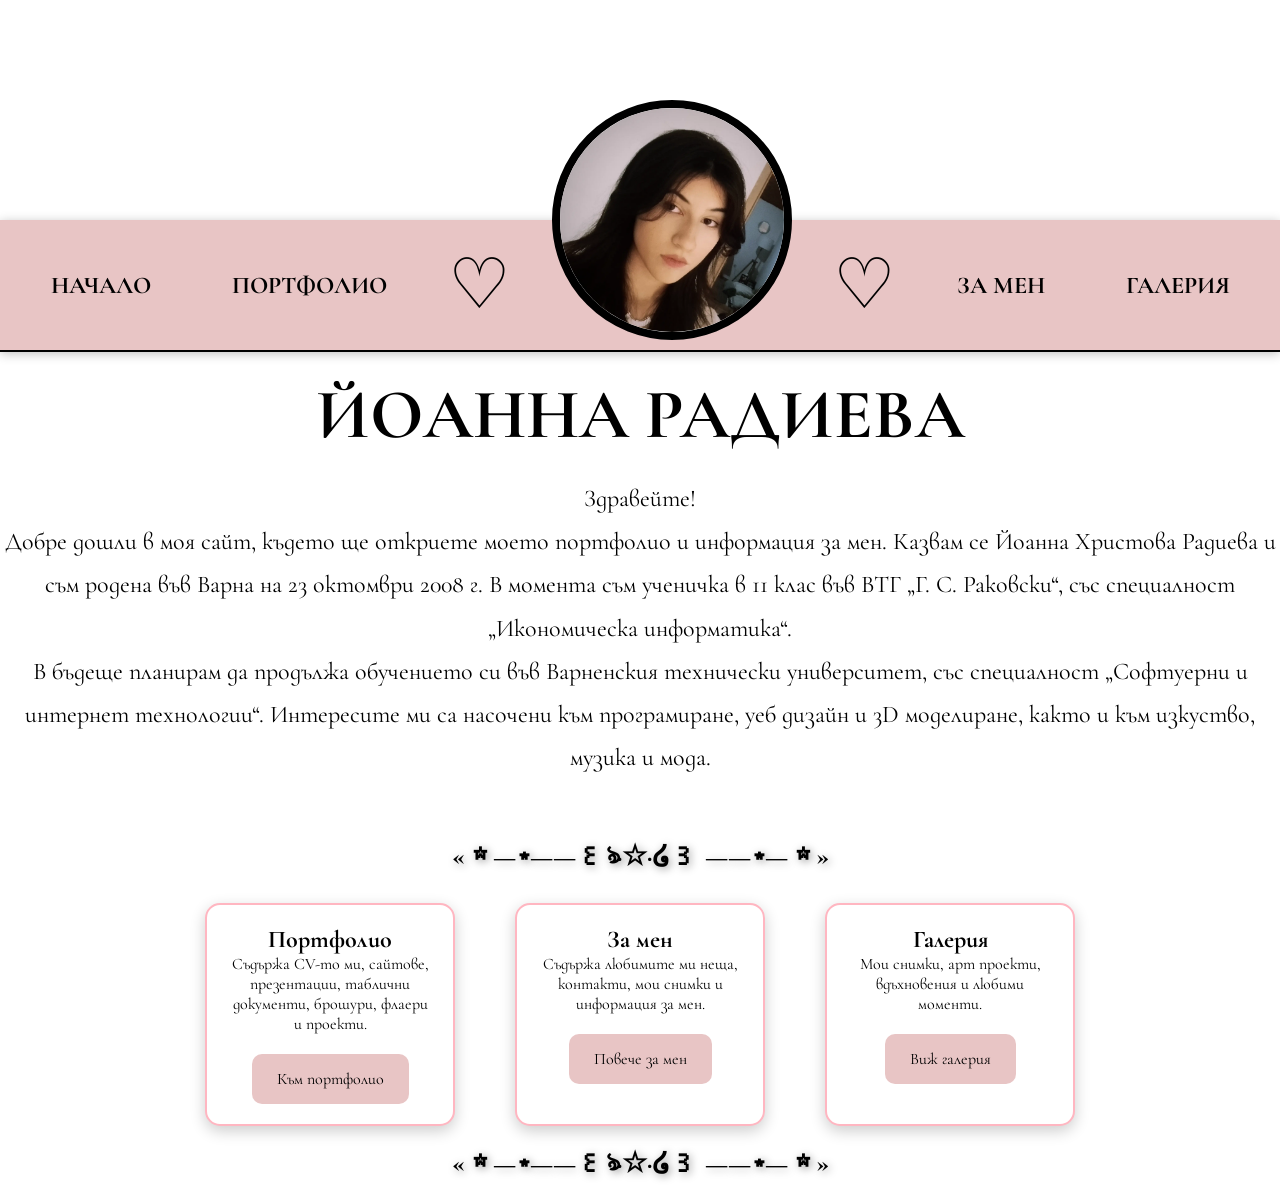
==== index.html @ 265e4827 "Add files via upload" ====
<!DOCTYPE html>
<html lang="bg">

<head>
    <meta charset="UTF-8">
    <title>Йоанна Радиева</title>

    <!-- CSS файл -->
    <link rel="stylesheet" href="indexStyle.css">

    <!-- Красив шрифт с поддръжка на кирилица -->
    <link href="https://fonts.googleapis.com/css2?family=Cormorant+Garamond:wght@700&display=swap" rel="stylesheet">
</head>

<body>

    <!-- Банер -->
    <div class="banner"></div>

    <!-- Меню -->
    <nav>

        <a href="Index.html">НАЧАЛО</a>

        <a href="Портфолио.html">ПОРТФОЛИО</a>

        <div class="heart">♡</div>

        <!-- Твоя снимка -->
        <div class="profile">
            <img src="Me.webp" alt="Моя снимка">
        </div>

        <div class="heart">♡</div>

        <a href="ЗаМен.html">ЗА МЕН</a>

        <a href="Галерия.html">ГАЛЕРИЯ</a>

    </nav>

    <!-- Име -->
    <h1 class="name">
        ЙОАННА РАДИЕВА
    </h1>

    <!-- Представяне -->
    <section class="intro">

      <p>Здравейте!</p>

<p>
Добре дошли в моя сайт, където ще откриете моето портфолио и информация за мен. Казвам се Йоанна Христова Радиева и съм родена във Варна на 23 октомври 2008 г. В момента съм ученичка в 11 клас във ВТГ „Г. С. Раковски“, със специалност „Икономическа информатика“.
</p>

<p>
В бъдеще планирам да продължа обучението си във Варненския технически университет, със специалност „Софтуерни и интернет технологии“. Интересите ми са насочени към програмиране, уеб дизайн и 3D моделиране, както и към изкуство, музика и мода.
</p>

    </section>

<!-- Декоративен разделител -->
<div class="divider">
    « ☆ —⋆——꒰ঌ·☆·໒꒱ ——⋆— ☆ »
</div>

<!-- Бутони -->
<div class="buttons">

    <div class="card">
        <h2>Портфолио</h2>
        <p>
            Съдържа CV-то ми, сайтове, презентации, таблични документи, брошури, флаери и проекти.
        </p>
        <button>Към портфолио</button>
    </div>

    <div class="card">
        <h2>За мен</h2>
        <p>
            Съдържа любимите ми неща, контакти, мои снимки и информация за мен.
        </p>
        <button>Повече за мен</button>
    </div>

    <div class="card">
        <h2>Галерия</h2>
        <p>
            Мои снимки, арт проекти, вдъхновения и любими моменти.
        </p>
        <button>Виж галерия</button>
    </div>

</div>

<!-- Декоративен разделител -->
<div class="divider">
    « ☆ —⋆——꒰ঌ·☆·໒꒱ ——⋆— ☆ »
</div>

</body>
</html>
---- indexStyle.css ----
/* Избира всички елементи */
*{

    /* Премахва автоматичните отстояния */
    margin:0;

    /* Премахва автоматичните вътрешни отстояния */
    padding:0;

    /* Размерът включва border и padding */
    box-sizing:border-box;

    font-family:'Cormorant Garamond', serif;
}

/* Цялата страница */
body{

    background-image: url("Снимки/Фон.png");
    background-repeat: repeat;
    background-position: top left;

    /* Центрира текста */
    text-align:center;

    /* Основен шрифт */
    font-family:'Cormorant Garamond', serif;
}

/* Горният банер */
.banner{

    /* Височина на банера */
    height:220px;

    /* Използва снимка */
    background-image:url("Снимки/Банер1.jpg");

    /* Центрира снимката */
    background-position:center;

    /* Запълва целия банер */
    background-size:cover;

    /* Да не се повтаря */
    background-repeat:no-repeat;
}

/* Менюто */
nav{

   /* прави менюто хоризонтално подредено */
    display:flex;

    /* подравнява елементите по вертикала (по средата) */
    align-items:center;

    /* разпределя елементите равномерно по ширината */
    justify-content:space-around;

    /* фон на менюто */
    background:#e8c5c5;

    /* вътрешно разстояние */
    padding:10px;

    /* долна линия */
    border-bottom:2px solid black;

    /* сянка за ефект */
    box-shadow:0 2px 10px rgba(0,0,0,0.25);
}

/* Всички линкове */
nav a{

    /* маха подчертаването */
    text-decoration:none;

    /* цвят на текста */
    color:black;

    /* прави текста по-голям */
    font-size:24px;

    /* прави буквите по-дебели */
    font-weight:bold;

    /* вътрешно разстояние около текста */
    padding:15px 20px;

    /* плавен ефект при hover */
    transition:0.3s;
}

/* При посочване */
nav a:hover{
    transform:scale(1.1);

    color:#ff7eb3;
    
}

/* Сърчицата */
.heart{

    /* Размер */
    font-size:70px;

    /* Черен цвят */
    color:black;
}

/* Контейнер на снимката */
.profile{

    /* Кръг */
    border-radius:50%;

    /* Скрива излизащото извън кръга */
    overflow:hidden;

    /* Черна рамка */
    border:8px solid black;

    /* Размер */
    width:240px;

    /* Размер */
    height:240px;

    /* Повдига снимката */
    margin-top:-130px;

    /* Фон ако няма снимка */
    background:white;
}

/* Самата снимка */
.profile img{

    /* Запълва контейнера */
    width:100%;

    /* Запълва контейнера */
    height:100%;

    /* Реже снимката красиво */
    object-fit:cover;
}

/* Името */
.name{

    /* Размер */
    font-size:70px;

    /* Светлорозов цвят */
    color:#fffff;

    /* Разстояние отгоре */
    margin-top:20px;

    /* Разстояние отдолу */
    margin-bottom:20px;
}

/* Представяне */
.intro{

    /* Размер на текста */
    font-size:24px;

    /* Разстояние между редовете */
    line-height:1.8;

    /* Външно разстояние */
    margin-bottom:60px;
}

.divider{
    /* прави текста по-голям */
    font-size:28px;

    /* удебелява текста */
    font-weight:bold;

    /* центрира текста */
    text-align:center;

    /* разстояние горе и долу */
    margin:20px 0;

    /* сянка за “магически” ефект */
    text-shadow:2px 2px 8px rgba(0,0,0,0.4);

    /* леко розов цвят */
    color:#fffff;
}

.buttons{
    /* подрежда картите една до друга */
    display:flex;

    /* центрира */
    justify-content:center;

    /* разстояние между тях */
    gap:60px;

    /* разстояние отгоре */
    margin-top:30px;

    /* ако е малък екран → стават надолу */
    flex-wrap:wrap;
}

.card{
    /* фон */
    background:white;

    /* размер */
    width:250px;

    /* вътрешно разстояние */
    padding:20px;

    /* заоблени ъгли */
    border-radius:15px;

    /* рамка */
    border:2px solid #ffb6c1;

    /* сянка */
    box-shadow:0 5px 15px rgba(0,0,0,0.2);

    /* центриране на текст */
    text-align:center;

    /* анимация */
    transition:0.3s;
}

.card:hover{
    /* леко се вдига */
    transform:translateY(-10px);

    /* по-силна сянка */
    box-shadow:0 10px 25px rgba(0,0,0,0.3);
}

.card button:hover{
    background:#ff4f91;
}

.card button{
    background:#e8c5c5;

    /* прави бутона по-голям (вътрешно пространство) */
    padding:15px 25px;

    /* прави текста по-голям */
    font-size:16px;

    /* заобляне (по-яко изглежда) */
    border-radius:10px;

    /* маха рамка */
    border:none;

    /* отстояние от текста горе */
    margin-top:20px;

    /* курсор като ръчичка */
    cursor:pointer;

    /* плавен ефект */
    transition:0.3s;
}
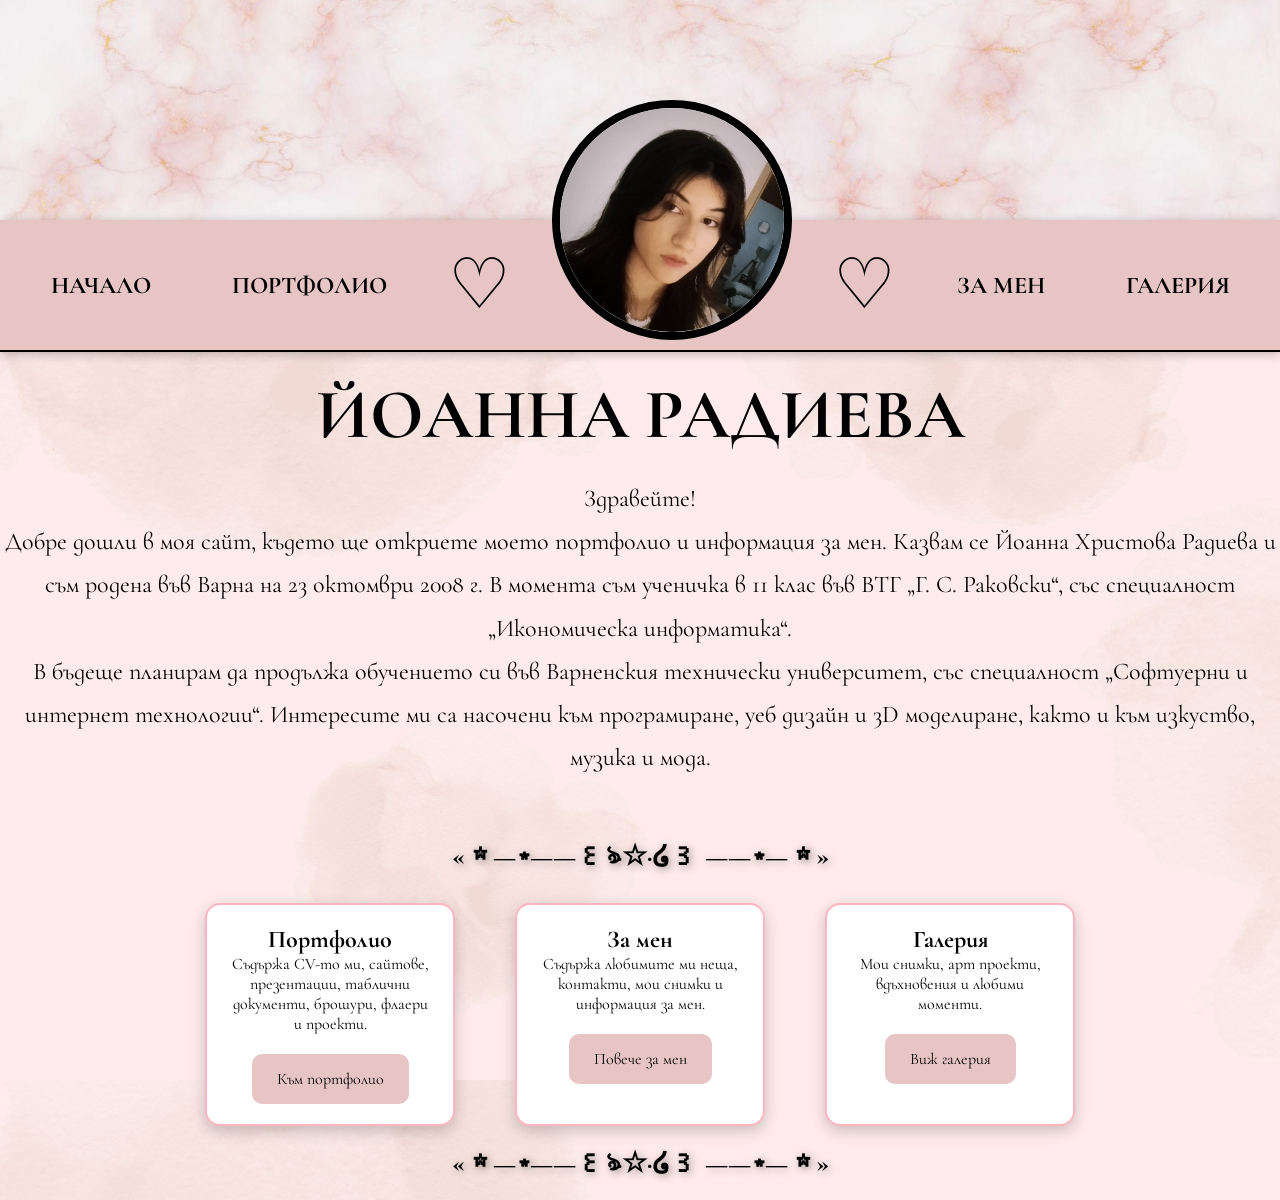
==== commit a2bb2cb1: "Add files via upload" ====
--- a/index.html
+++ b/index.html
@@ -20,7 +20,7 @@
     <!-- Меню -->
     <nav>
 
-        <a href="Index.html">НАЧАЛО</a>
+        <a href="index.html">НАЧАЛО</a>
 
         <a href="Портфолио.html">ПОРТФОЛИО</a>
 
--- a/indexStyle.css
+++ b/indexStyle.css
@@ -16,7 +16,7 @@
 /* Цялата страница */
 body{
 
-    background-image: url("Снимки/Фон.png");
+    background-image: url("Фон.png");
     background-repeat: repeat;
     background-position: top left;
 
@@ -34,7 +34,7 @@
     height:220px;
 
     /* Използва снимка */
-    background-image:url("Снимки/Банер1.jpg");
+    background-image:url("Банер1.jpg");
 
     /* Центрира снимката */
     background-position:center;
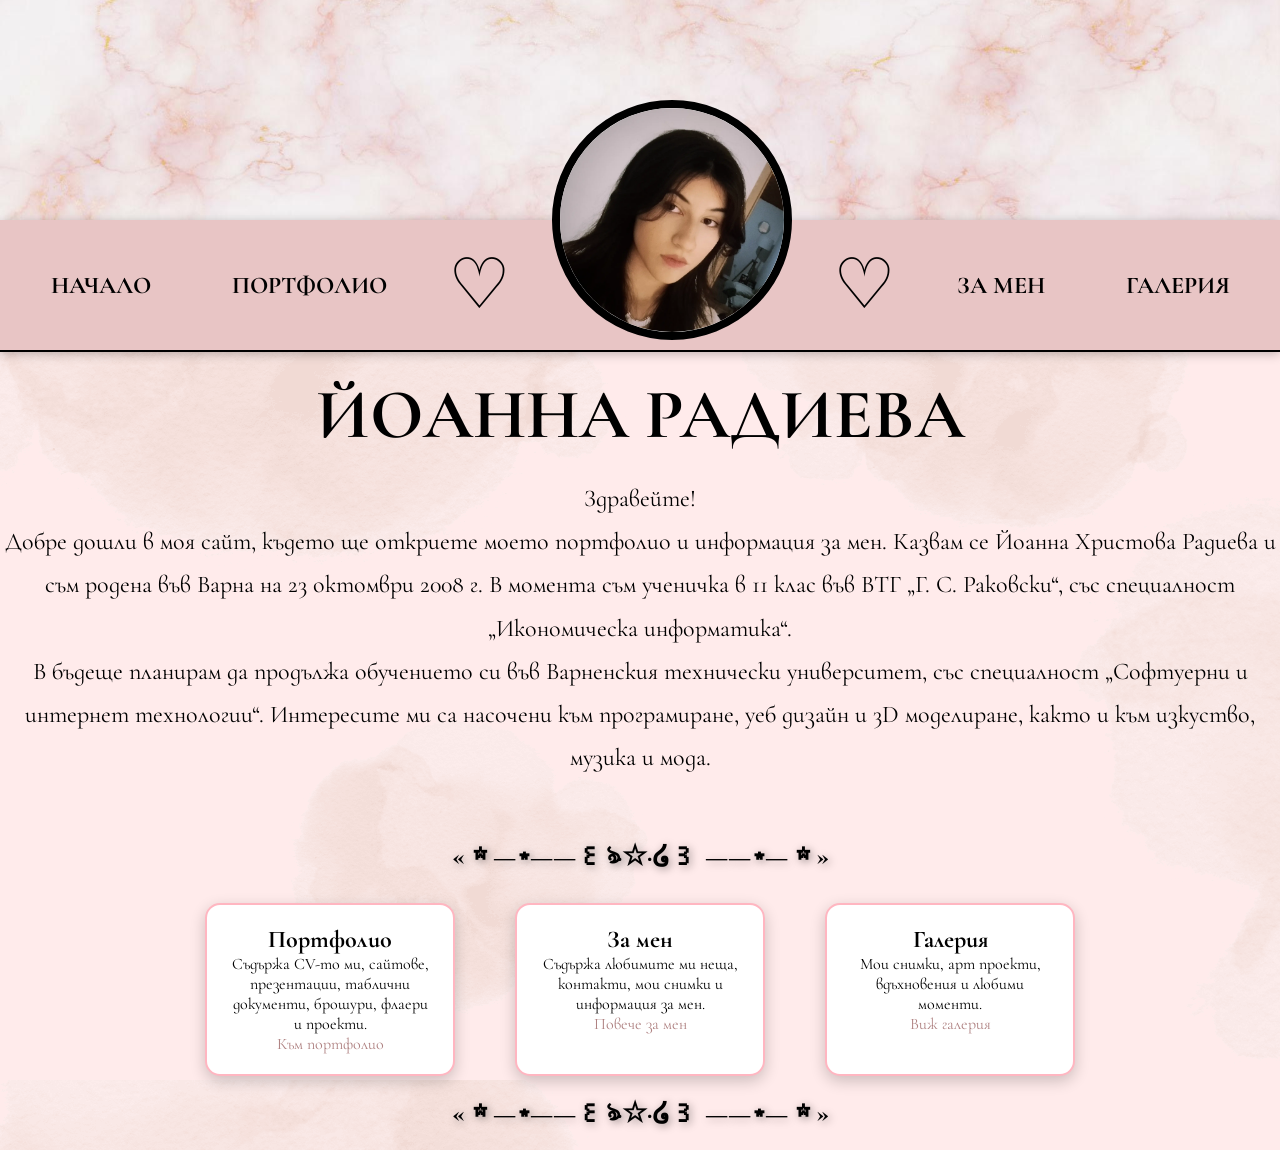
==== commit e4dae823: "Add files via upload" ====
--- a/index.html
+++ b/index.html
@@ -3,7 +3,7 @@
 
 <head>
     <meta charset="UTF-8">
-    <title>Йоанна Радиева</title>
+    <title>Начало</title>
 
     <!-- CSS файл -->
     <link rel="stylesheet" href="indexStyle.css">
@@ -22,7 +22,7 @@
 
         <a href="index.html">НАЧАЛО</a>
 
-        <a href="Портфолио.html">ПОРТФОЛИО</a>
+        <a href="Portfolio.html">ПОРТФОЛИО</a>
 
         <div class="heart">♡</div>
 
@@ -33,9 +33,9 @@
 
         <div class="heart">♡</div>
 
-        <a href="ЗаМен.html">ЗА МЕН</a>
+        <a href="AboutMe.html">ЗА МЕН</a>
 
-        <a href="Галерия.html">ГАЛЕРИЯ</a>
+        <a href="Galery.html">ГАЛЕРИЯ</a>
 
     </nav>
 
@@ -72,7 +72,7 @@
         <p>
             Съдържа CV-то ми, сайтове, презентации, таблични документи, брошури, флаери и проекти.
         </p>
-        <button>Към портфолио</button>
+        <a href="Portfolio.html" class="butonce">Към портфолио</a>
     </div>
 
     <div class="card">
@@ -80,7 +80,7 @@
         <p>
             Съдържа любимите ми неща, контакти, мои снимки и информация за мен.
         </p>
-        <button>Повече за мен</button>
+        <a href="AboutMe.html" class="butonce">Повече за мен</a>
     </div>
 
     <div class="card">
@@ -88,7 +88,7 @@
         <p>
             Мои снимки, арт проекти, вдъхновения и любими моменти.
         </p>
-        <button>Виж галерия</button>
+        <a href="Galery.html" class="butonce">Виж галерия</a>
     </div>
 
 </div>
--- a/indexStyle.css
+++ b/indexStyle.css
@@ -16,7 +16,7 @@
 /* Цялата страница */
 body{
 
-    background-image: url("Фон.png");
+    background-image: url("BG.png");
     background-repeat: repeat;
     background-position: top left;
 
@@ -34,7 +34,7 @@
     height:220px;
 
     /* Използва снимка */
-    background-image:url("Банер1.jpg");
+    background-image:url("Banner.jpg");
 
     /* Центрира снимката */
     background-position:center;
@@ -278,3 +278,7 @@
     transition:0.3s;
 }
 
+.butonce {
+    text-decoration: none;
+    color: #af8282;
+}
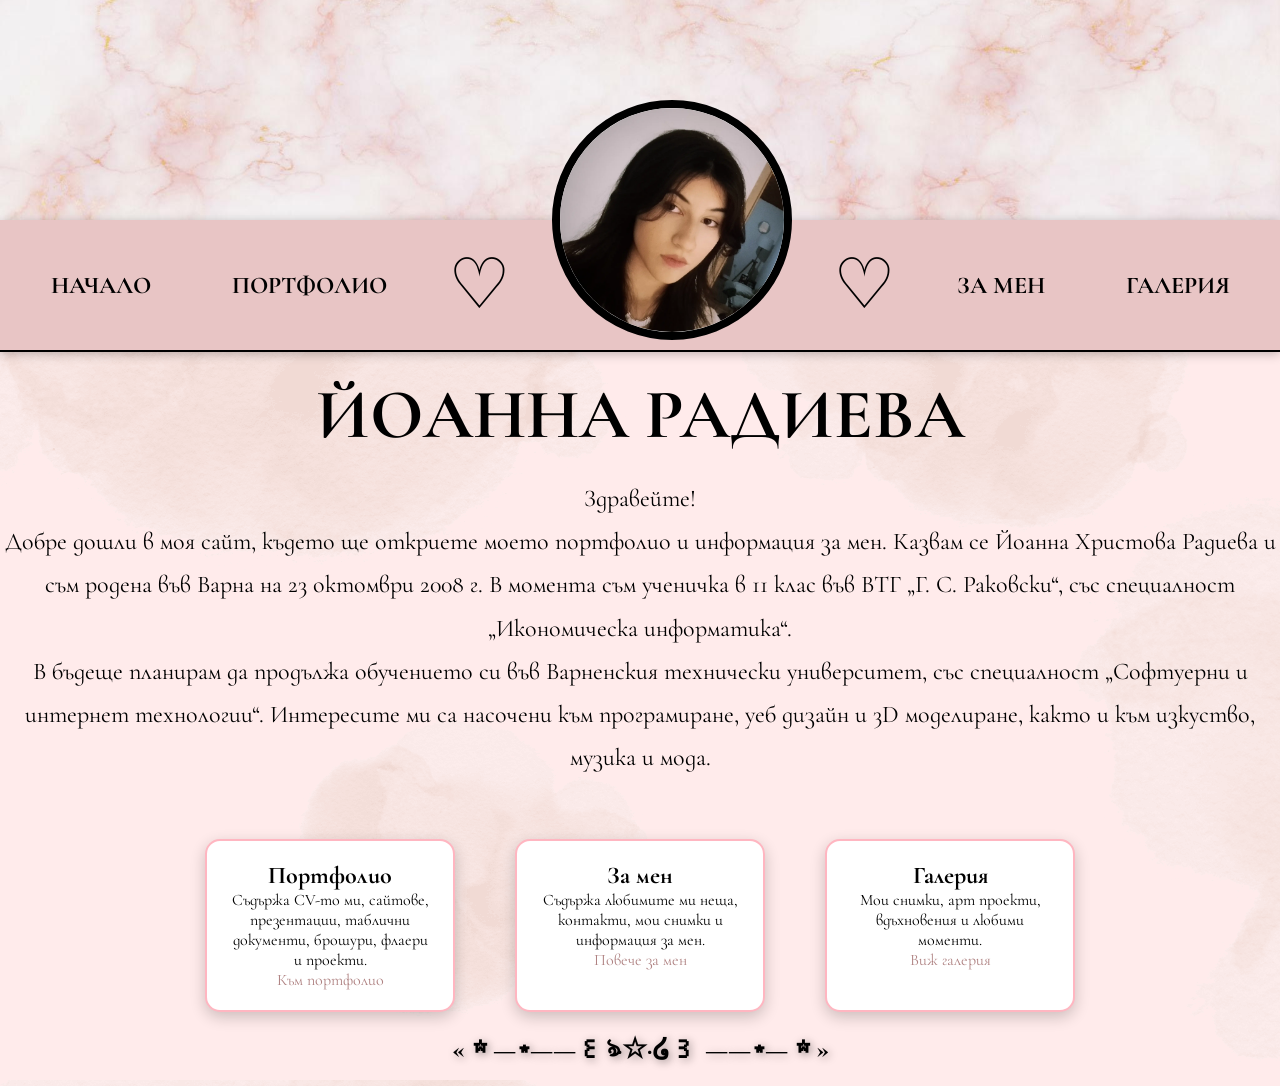
==== commit 94293caa: "Add files via upload" ====
--- a/index.html
+++ b/index.html
@@ -60,9 +60,6 @@
     </section>
 
 <!-- Декоративен разделител -->
-<div class="divider">
-    « ☆ —⋆——꒰ঌ·☆·໒꒱ ——⋆— ☆ »
-</div>
 
 <!-- Бутони -->
 <div class="buttons">
